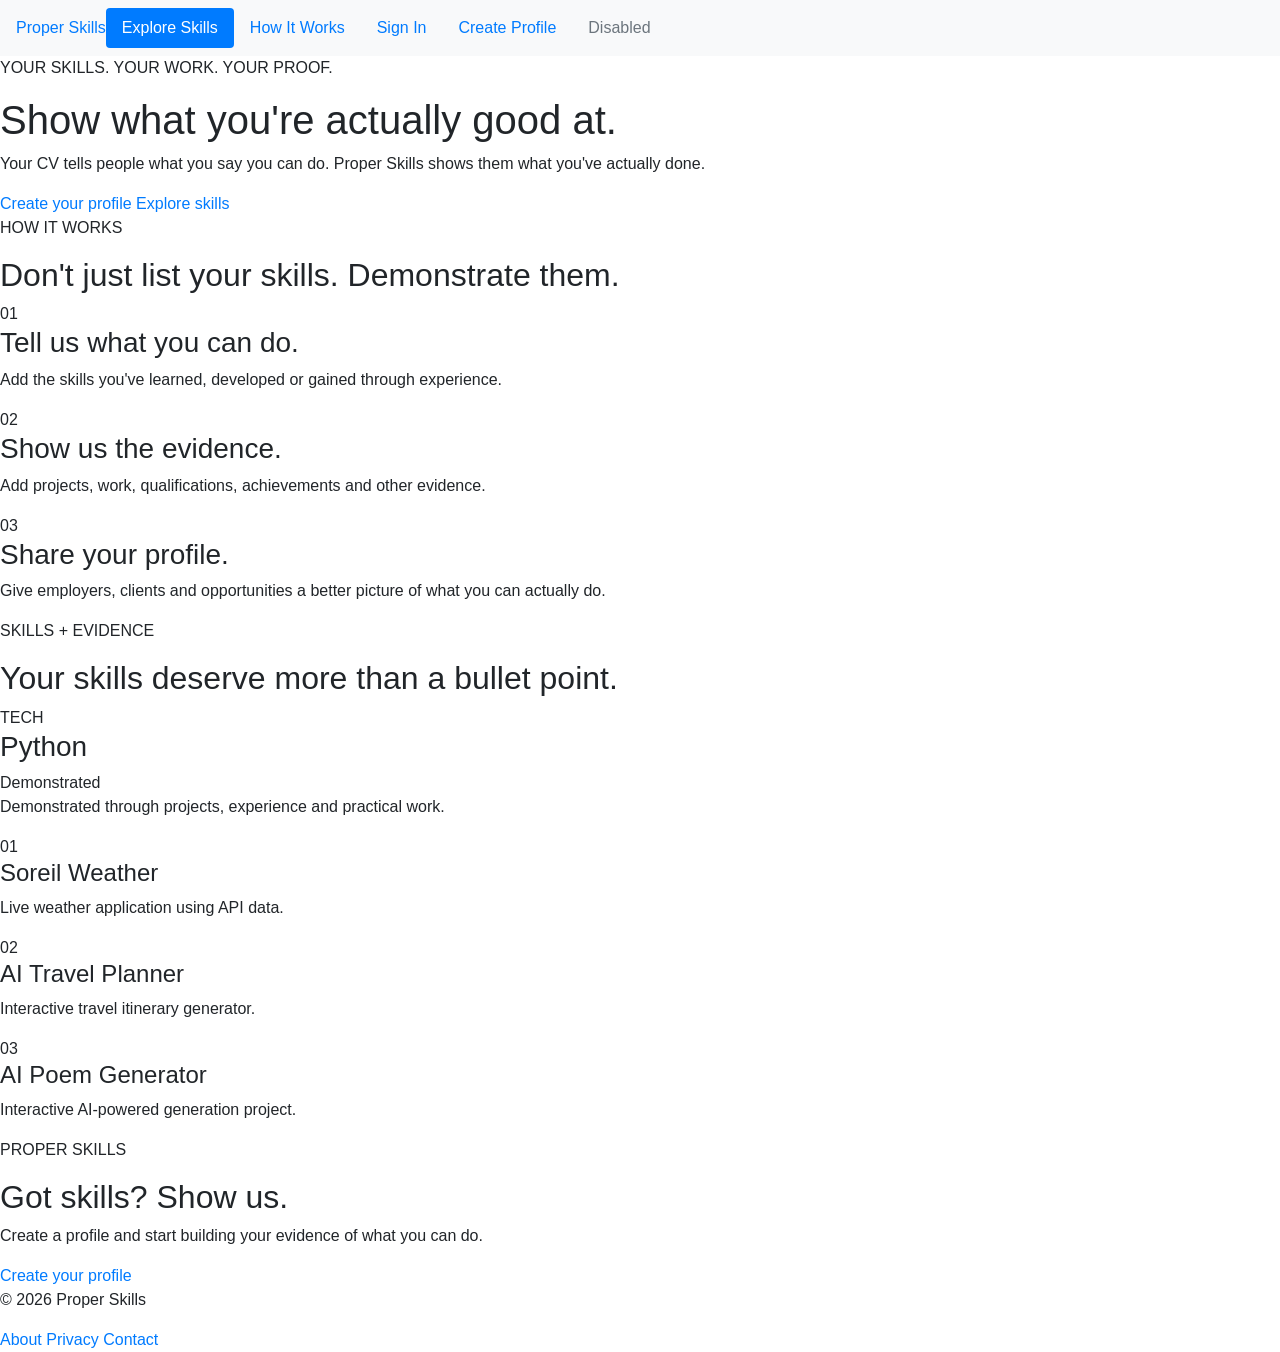
==== index.html @ ab5cf4c3 "HTML,CSS, Skeleton. Navigation and Hero Content Produced" ====
<!DOCTYPE html>
<html lang="en">

<head>
    <meta charset="UTF-8">
    <meta name="viewport" content="width=device-width, initial-scale=1.0">
    <link rel="stylesheet" href="https://cdn.jsdelivr.net/npm/bootstrap@4.4.1/dist/css/bootstrap.min.css"
        integrity="sha384-Vkoo8x4CGsO3+Hhxv8T/Q5PaXtkKtu6ug5TOeNV6gBiFeWPGFN9MuhOf23Q9Ifjh" crossorigin="anonymous">
    <link rel="stylesheet" href="styles.css">
    <title>Proper Skills</title>
</head>

<body>
    <header>
        <nav class="navbar navbar-expand-lg navbar-light bg-light">
            <a class="properskills-logo" href="index.html">Proper Skills</a>
            <ul class="nav nav-pills">
                <li class="nav-item">
                    <a class="nav-link active" href="explore-skills.html">Explore Skills</a>
                </li>
                <li class="nav-item">
                    <a class="nav-link" href="how-it-works.html">How It Works</a>
                </li>
                <li class="nav-item">
                    <a class="nav-link" href="sign-in.html">Sign In</a>
                </li>
                <li class="nav-item">
                    <a class="nav-link" href="create-profile.html">Create Profile</a>
                </li>
                <li class="nav-item">
                    <a class="nav-link disabled" href="#" tabindex="-1" aria-disabled="true">Disabled</a>
                </li>
            </ul>
            </div>
        </nav>
        <main>

            <section class="hero">

                <div class="hero-content">

                    <p class="eyebrow">YOUR SKILLS. YOUR WORK. YOUR PROOF.</p>

                    <h1>
                        Show what you're
                        actually good at.
                    </h1>

                    <p class="hero-text">
                        Your CV tells people what you say you can do.
                        Proper Skills shows them what you've actually done.
                    </p>

                    <div class="hero-buttons">
                        <a href="#" class="primary-button">Create your profile</a>
                        <a href="#" class="secondary-button">Explore skills</a>
                    </div>

                </div>

            </section>
            <section class="how-it-works">

                <div class="section-heading">

                    <p class="eyebrow">HOW IT WORKS</p>

                    <h2>
                        Don't just list your skills.
                        Demonstrate them.
                    </h2>

                </div>

                <div class="steps">

                    <article class="step">

                        <span class="step-number">01</span>

                        <h3>Tell us what you can do.</h3>

                        <p>
                            Add the skills you've learned,
                            developed or gained through experience.
                        </p>

                    </article>


                    <article class="step">

                        <span class="step-number">02</span>

                        <h3>Show us the evidence.</h3>

                        <p>
                            Add projects, work, qualifications,
                            achievements and other evidence.
                        </p>

                    </article>


                    <article class="step">

                        <span class="step-number">03</span>

                        <h3>Share your profile.</h3>

                        <p>
                            Give employers, clients and opportunities
                            a better picture of what you can actually do.
                        </p>

                    </article>

                </div>

            </section>
            <section class="evidence-section">

                <div class="section-heading">

                    <p class="eyebrow">SKILLS + EVIDENCE</p>

                    <h2>
                        Your skills deserve more
                        than a bullet point.
                    </h2>

                </div>


                <div class="skill-example">

                    <div class="skill-header">

                        <div>
                            <span class="category">TECH</span>

                            <h3>Python</h3>
                        </div>

                        <span class="status">
                            Demonstrated
                        </span>

                    </div>


                    <p>
                        Demonstrated through projects,
                        experience and practical work.
                    </p>


                    <div class="projects">

                        <article class="project">

                            <span>01</span>

                            <h4>Soreil Weather</h4>

                            <p>
                                Live weather application using
                                API data.
                            </p>

                        </article>


                        <article class="project">

                            <span>02</span>

                            <h4>AI Travel Planner</h4>

                            <p>
                                Interactive travel itinerary
                                generator.
                            </p>

                        </article>


                        <article class="project">

                            <span>03</span>

                            <h4>AI Poem Generator</h4>

                            <p>
                                Interactive AI-powered
                                generation project.
                            </p>

                        </article>

                    </div>

                </div>

            </section>
            <section class="final-cta">

                <p class="eyebrow">PROPER SKILLS</p>

                <h2>
                    Got skills?
                    Show us.
                </h2>

                <p>
                    Create a profile and start building
                    your evidence of what you can do.
                </p>

                <a href="#" class="primary-button">
                    Create your profile
                </a>

            </section>
        </main>
        <footer>

            <div class="footer-content">

                <p>© 2026 Proper Skills</p>

                <div class="footer-links">
                    <a href="#">About</a>
                    <a href="#">Privacy</a>
                    <a href="#">Contact</a>
                </div>

            </div>

        </footer>
        <script src="https://code.jquery.com/jquery-3.4.1.slim.min.js"
            integrity="sha384-J6qa4849blE2+poT4WnyKhv5vZF5SrPo0iEjwBvKU7imGFAV0wwj1yYfoRSJoZ+n"
            crossorigin="anonymous"></script>
        <script src="https://cdn.jsdelivr.net/npm/popper.js@1.16.0/dist/umd/popper.min.js"
            integrity="sha384-Q6E9RHvbIyZFJoft+2mJbHaEWldlvI9IOYy5n3zV9zzTtmI3UksdQRVvoxMfooAo"
            crossorigin="anonymous"></script>
        <script src="https://cdn.jsdelivr.net/npm/bootstrap@4.4.1/dist/js/bootstrap.min.js"
            integrity="sha384-wfSDF2E50Y2D1uUdj0O3uMBJnjuUD4Ih7YwaYd1iqfktj0Uod8GCExl3Og8ifwB6"
            crossorigin="anonymous"></script>

</body>

</html>
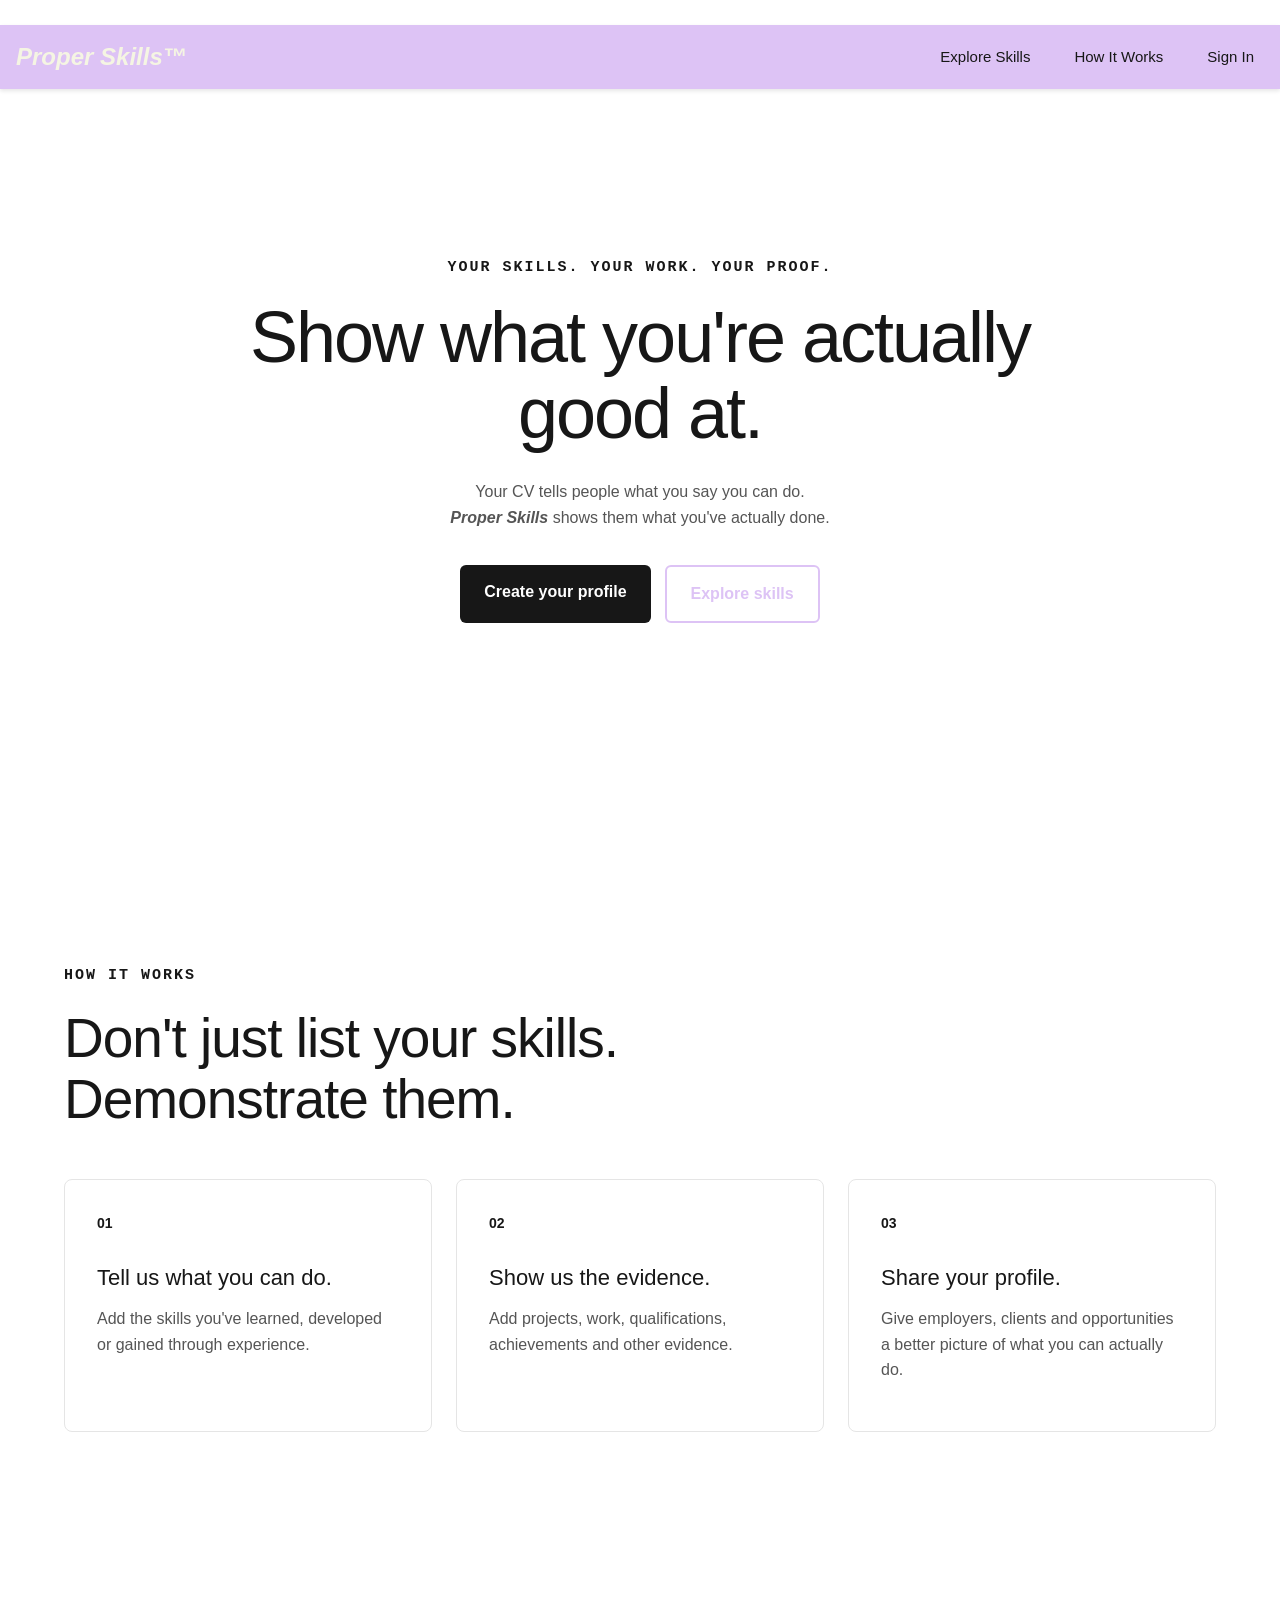
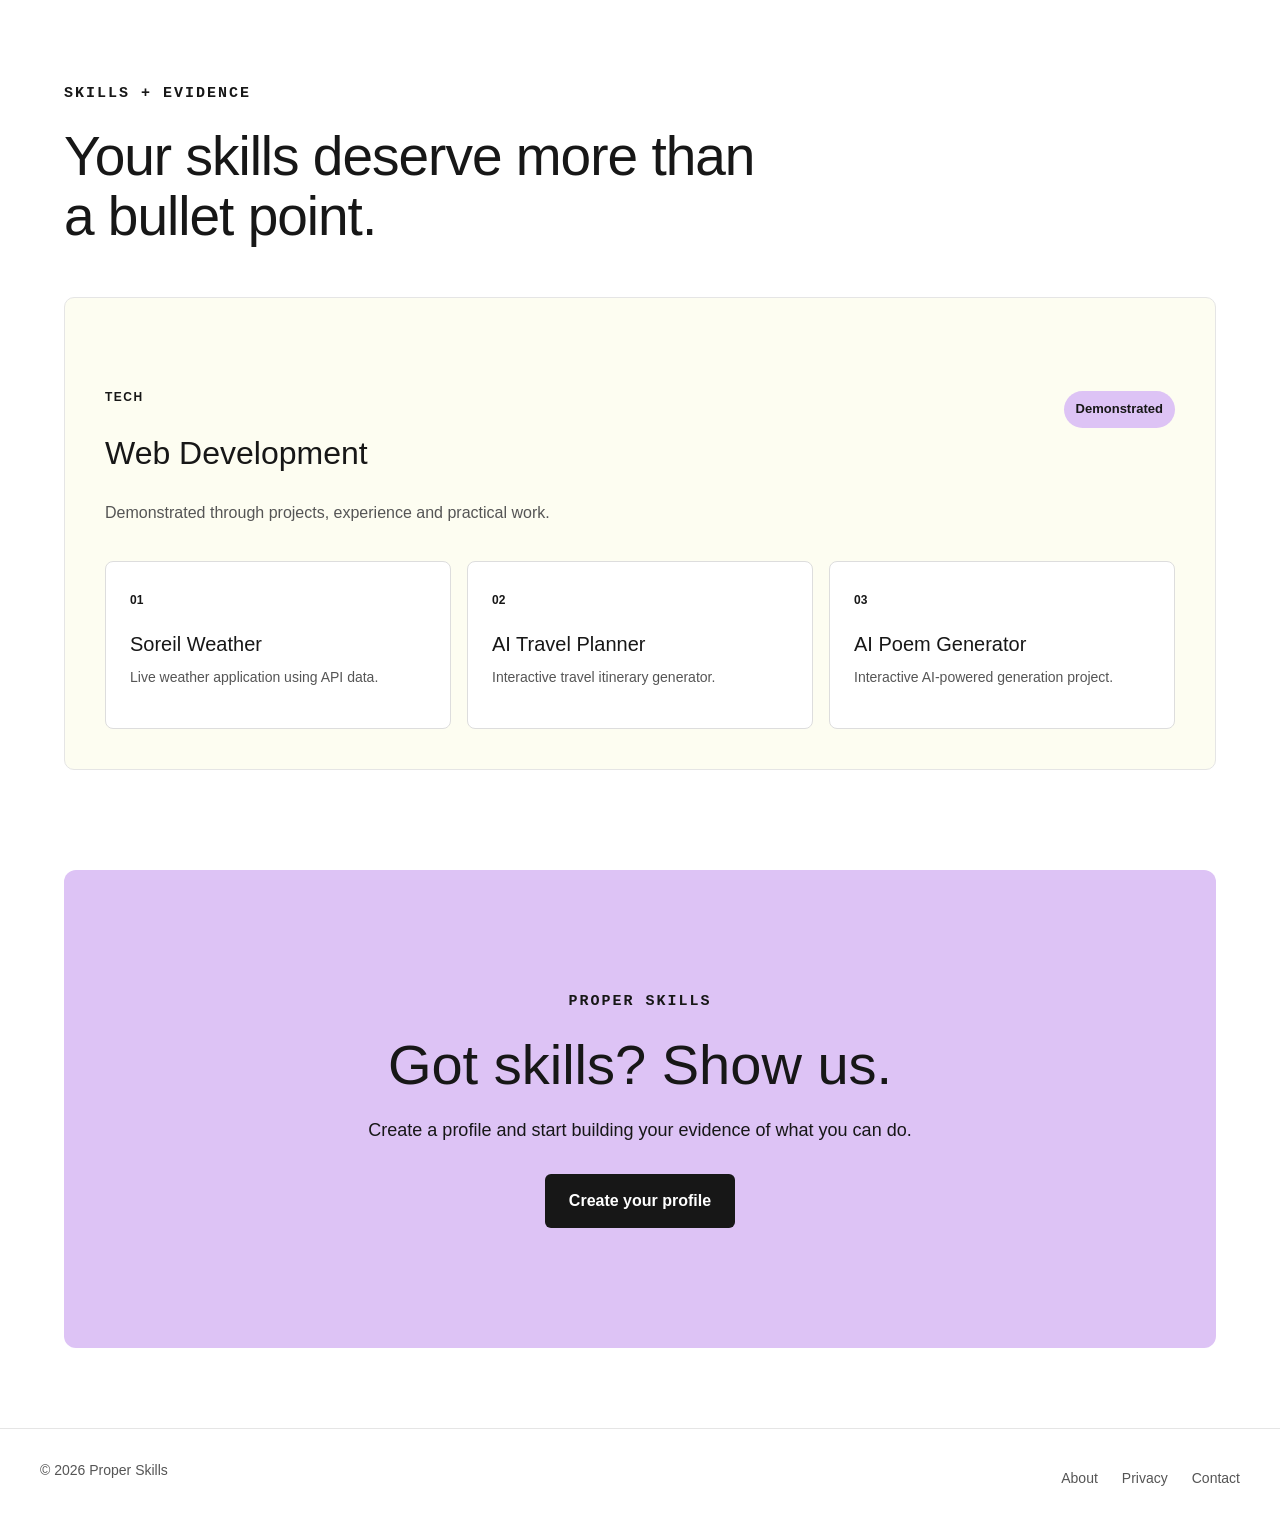
==== commit f8b94826: "Created the Brand Visual Concept - Variables included. Example of Skills page, Contact Links, Profil" ====
--- a/index.html
+++ b/index.html
@@ -6,247 +6,258 @@
     <meta name="viewport" content="width=device-width, initial-scale=1.0">
     <link rel="stylesheet" href="https://cdn.jsdelivr.net/npm/bootstrap@4.4.1/dist/css/bootstrap.min.css"
         integrity="sha384-Vkoo8x4CGsO3+Hhxv8T/Q5PaXtkKtu6ug5TOeNV6gBiFeWPGFN9MuhOf23Q9Ifjh" crossorigin="anonymous">
-    <link rel="stylesheet" href="styles.css">
+    <link rel="stylesheet" href="./src/style.css">
     <title>Proper Skills</title>
 </head>
 
 <body>
     <header>
-        <nav class="navbar navbar-expand-lg navbar-light bg-light">
-            <a class="properskills-logo" href="index.html">Proper Skills</a>
-            <ul class="nav nav-pills">
+        <nav class="navbar">
+
+            <a class="navbar-brand" href="index.html">
+                <em>Proper Skills™</em>
+            </a>
+
+            <ul class="nav-links">
+
                 <li class="nav-item">
-                    <a class="nav-link active" href="explore-skills.html">Explore Skills</a>
+                    <a href="explore-skills.html">
+                        Explore Skills
+                    </a>
                 </li>
+
                 <li class="nav-item">
-                    <a class="nav-link" href="how-it-works.html">How It Works</a>
+                    <a href="how-it-works.html">
+                        How It Works
+                    </a>
                 </li>
+
                 <li class="nav-item">
-                    <a class="nav-link" href="sign-in.html">Sign In</a>
+                    <a href="sign-in.html">
+                        Sign In
+                    </a>
                 </li>
-                <li class="nav-item">
-                    <a class="nav-link" href="create-profile.html">Create Profile</a>
-                </li>
-                <li class="nav-item">
-                    <a class="nav-link disabled" href="#" tabindex="-1" aria-disabled="true">Disabled</a>
-                </li>
+
+
+
             </ul>
-            </div>
+
         </nav>
-        <main>
-
-            <section class="hero">
-
-                <div class="hero-content">
-
-                    <p class="eyebrow">YOUR SKILLS. YOUR WORK. YOUR PROOF.</p>
-
-                    <h1>
-                        Show what you're
-                        actually good at.
-                    </h1>
-
-                    <p class="hero-text">
-                        Your CV tells people what you say you can do.
-                        Proper Skills shows them what you've actually done.
+    </header>
+    <main>
+
+        <section class="hero">
+
+            <div class="hero-content">
+
+                <p class="eyebrow">YOUR SKILLS. YOUR WORK. YOUR PROOF.</p>
+
+                <h1>
+                    Show what you're
+                    actually good at.
+                </h1>
+
+                <p class="hero-text">
+                    Your CV tells people what you say you can do. <br> <em>Proper Skills</em> shows them what you've
+                    actually
+                    done. </p>
+
+                <div class="hero-buttons">
+                    <a href="#" class="primary-button">Create your profile</a>
+                    <a href="#" class="secondary-button">Explore skills</a>
+                </div>
+
+            </div>
+
+        </section>
+        <section class="how-it-works">
+
+            <div class="section-heading">
+
+                <p class="eyebrow">HOW IT WORKS</p>
+
+                <h2>
+                    Don't just list your skills.
+                    Demonstrate them.
+                </h2>
+
+            </div>
+
+            <div class="steps">
+
+                <article class="step">
+
+                    <span class="step-number">01</span>
+
+                    <h3>Tell us what you can do.</h3>
+
+                    <p>
+                        Add the skills you've learned,
+                        developed or gained through experience.
                     </p>
 
-                    <div class="hero-buttons">
-                        <a href="#" class="primary-button">Create your profile</a>
-                        <a href="#" class="secondary-button">Explore skills</a>
+                </article>
+
+
+                <article class="step">
+
+                    <span class="step-number">02</span>
+
+                    <h3>Show us the evidence.</h3>
+
+                    <p>
+                        Add projects, work, qualifications,
+                        achievements and other evidence.
+                    </p>
+
+                </article>
+
+
+                <article class="step">
+
+                    <span class="step-number">03</span>
+
+                    <h3>Share your profile.</h3>
+
+                    <p>
+                        Give employers, clients and opportunities
+                        a better picture of what you can actually do.
+                    </p>
+
+                </article>
+
+            </div>
+
+        </section>
+        <section class="evidence-section">
+
+            <div class="section-heading">
+
+                <p class="eyebrow">SKILLS + EVIDENCE</p>
+
+                <h2>
+                    Your skills deserve more
+                    than a bullet point.
+                </h2>
+
+            </div>
+
+
+            <div class="skill-example">
+
+                <div class="skill-header">
+
+                    <div>
+                        <span class="category">TECH</span>
+
+                        <h3>Web Development</h3>
                     </div>
 
+                    <span class="status">
+                        Demonstrated
+                    </span>
+
                 </div>
 
-            </section>
-            <section class="how-it-works">
-
-                <div class="section-heading">
-
-                    <p class="eyebrow">HOW IT WORKS</p>
-
-                    <h2>
-                        Don't just list your skills.
-                        Demonstrate them.
-                    </h2>
+
+                <p>
+                    Demonstrated through projects,
+                    experience and practical work.
+                </p>
+
+
+                <div class="projects">
+
+                    <article class="project">
+
+                        <span>01</span>
+
+                        <h4>Soreil Weather</h4>
+
+                        <p>
+                            Live weather application using
+                            API data.
+                        </p>
+
+                    </article>
+
+
+                    <article class="project">
+
+                        <span>02</span>
+
+                        <h4>AI Travel Planner</h4>
+
+                        <p>
+                            Interactive travel itinerary
+                            generator.
+                        </p>
+
+                    </article>
+
+
+                    <article class="project">
+
+                        <span>03</span>
+
+                        <h4>AI Poem Generator</h4>
+
+                        <p>
+                            Interactive AI-powered
+                            generation project.
+                        </p>
+
+                    </article>
 
                 </div>
 
-                <div class="steps">
-
-                    <article class="step">
-
-                        <span class="step-number">01</span>
-
-                        <h3>Tell us what you can do.</h3>
-
-                        <p>
-                            Add the skills you've learned,
-                            developed or gained through experience.
-                        </p>
-
-                    </article>
-
-
-                    <article class="step">
-
-                        <span class="step-number">02</span>
-
-                        <h3>Show us the evidence.</h3>
-
-                        <p>
-                            Add projects, work, qualifications,
-                            achievements and other evidence.
-                        </p>
-
-                    </article>
-
-
-                    <article class="step">
-
-                        <span class="step-number">03</span>
-
-                        <h3>Share your profile.</h3>
-
-                        <p>
-                            Give employers, clients and opportunities
-                            a better picture of what you can actually do.
-                        </p>
-
-                    </article>
-
-                </div>
-
-            </section>
-            <section class="evidence-section">
-
-                <div class="section-heading">
-
-                    <p class="eyebrow">SKILLS + EVIDENCE</p>
-
-                    <h2>
-                        Your skills deserve more
-                        than a bullet point.
-                    </h2>
-
-                </div>
-
-
-                <div class="skill-example">
-
-                    <div class="skill-header">
-
-                        <div>
-                            <span class="category">TECH</span>
-
-                            <h3>Python</h3>
-                        </div>
-
-                        <span class="status">
-                            Demonstrated
-                        </span>
-
-                    </div>
-
-
-                    <p>
-                        Demonstrated through projects,
-                        experience and practical work.
-                    </p>
-
-
-                    <div class="projects">
-
-                        <article class="project">
-
-                            <span>01</span>
-
-                            <h4>Soreil Weather</h4>
-
-                            <p>
-                                Live weather application using
-                                API data.
-                            </p>
-
-                        </article>
-
-
-                        <article class="project">
-
-                            <span>02</span>
-
-                            <h4>AI Travel Planner</h4>
-
-                            <p>
-                                Interactive travel itinerary
-                                generator.
-                            </p>
-
-                        </article>
-
-
-                        <article class="project">
-
-                            <span>03</span>
-
-                            <h4>AI Poem Generator</h4>
-
-                            <p>
-                                Interactive AI-powered
-                                generation project.
-                            </p>
-
-                        </article>
-
-                    </div>
-
-                </div>
-
-            </section>
-            <section class="final-cta">
-
-                <p class="eyebrow">PROPER SKILLS</p>
-
-                <h2>
-                    Got skills?
-                    Show us.
-                </h2>
-
-                <p>
-                    Create a profile and start building
-                    your evidence of what you can do.
-                </p>
-
-                <a href="#" class="primary-button">
-                    Create your profile
-                </a>
-
-            </section>
-        </main>
-        <footer>
-
-            <div class="footer-content">
-
-                <p>© 2026 Proper Skills</p>
-
-                <div class="footer-links">
-                    <a href="#">About</a>
-                    <a href="#">Privacy</a>
-                    <a href="#">Contact</a>
-                </div>
-
-            </div>
-
-        </footer>
-        <script src="https://code.jquery.com/jquery-3.4.1.slim.min.js"
-            integrity="sha384-J6qa4849blE2+poT4WnyKhv5vZF5SrPo0iEjwBvKU7imGFAV0wwj1yYfoRSJoZ+n"
-            crossorigin="anonymous"></script>
-        <script src="https://cdn.jsdelivr.net/npm/popper.js@1.16.0/dist/umd/popper.min.js"
-            integrity="sha384-Q6E9RHvbIyZFJoft+2mJbHaEWldlvI9IOYy5n3zV9zzTtmI3UksdQRVvoxMfooAo"
-            crossorigin="anonymous"></script>
-        <script src="https://cdn.jsdelivr.net/npm/bootstrap@4.4.1/dist/js/bootstrap.min.js"
-            integrity="sha384-wfSDF2E50Y2D1uUdj0O3uMBJnjuUD4Ih7YwaYd1iqfktj0Uod8GCExl3Og8ifwB6"
-            crossorigin="anonymous"></script>
+            </div>
+
+        </section>
+        <section class="final-cta">
+
+            <p class="eyebrow">PROPER SKILLS</p>
+
+            <h2>
+                Got skills?
+                Show us.
+            </h2>
+
+            <p>
+                Create a profile and start building
+                your evidence of what you can do.
+            </p>
+
+            <a href="#" class="primary-button">
+                Create your profile
+            </a>
+
+        </section>
+    </main>
+    <footer>
+
+        <div class="footer-content">
+
+            <p>© 2026 Proper Skills</p>
+
+            <div class="footer-links">
+                <a href="#">About</a>
+                <a href="#">Privacy</a>
+                <a href="#">Contact</a>
+            </div>
+
+        </div>
+
+    </footer>
+    <script src="https://code.jquery.com/jquery-3.4.1.slim.min.js"
+        integrity="sha384-J6qa4849blE2+poT4WnyKhv5vZF5SrPo0iEjwBvKU7imGFAV0wwj1yYfoRSJoZ+n"
+        crossorigin="anonymous"></script>
+    <script src="https://cdn.jsdelivr.net/npm/popper.js@1.16.0/dist/umd/popper.min.js"
+        integrity="sha384-Q6E9RHvbIyZFJoft+2mJbHaEWldlvI9IOYy5n3zV9zzTtmI3UksdQRVvoxMfooAo"
+        crossorigin="anonymous"></script>
+    <script src="https://cdn.jsdelivr.net/npm/bootstrap@4.4.1/dist/js/bootstrap.min.js"
+        integrity="sha384-wfSDF2E50Y2D1uUdj0O3uMBJnjuUD4Ih7YwaYd1iqfktj0Uod8GCExl3Og8ifwB6"
+        crossorigin="anonymous"></script>
 
 </body>
 
--- a/src/style.css
+++ b/src/style.css
@@ -0,0 +1,280 @@
+:root {
+  --brand-color: rgb(221, 195, 245);
+  --text-color: #171717;
+  --secondary-color: #fdfdf1;
+  --primary-font: "Arial", sans-serif;
+  --secondary-font: "Segoe UI", Tahoma, Geneva, Verdana, sans-serif;
+  --third-font: font-family: "Roboto", sans-serif;
+  --font-size-base: 16px;
+  --heading-font-size: 72px;
+  --subheading-font-size: 55px;
+  --line-height-base: 1.6;
+  --shadow-color: rgba(0, 0, 0, 0.1);
+}
+* {
+  box-sizing: border-box;
+  margin: 0;
+  padding: 0;
+}
+.navbar-brand {
+  font-size: 24px;
+  font-weight: 700;
+  text-decoration: none;
+  color: #f5f5e3;
+  font-family: var(--secondary-font);
+}
+.navbar {
+  margin-top: 25px;
+  margin-bottom: 25px;
+  box-shadow: 0 2px 4px var(--shadow-color);
+  background-color: var(--brand-color);
+}
+.nav-item {
+  padding: 10px;
+}
+.nav-links {
+  display: flex;
+  gap: 24px;
+  align-items: center;
+  list-style: none;
+  padding: 0;
+  margin: 0;
+  font-family: var(--secondary-font);
+}
+.nav-links a {
+  text-decoration: none;
+  color: #171717;
+  font-size: 15px;
+}
+.hero {
+  min-height: 650px;
+  display: flex;
+  align-items: center;
+  justify-content: center;
+  text-align: center;
+  padding: 100px 20px;
+}
+.hero-content {
+  max-width: 800px;
+}
+
+.eyebrow {
+  font-size: 15px;
+  font-weight: 700;
+  letter-spacing: 2px;
+  margin-bottom: 20px;
+  font-family: monospace;
+}
+.hero h1 {
+  font-size: var(--heading-font-size);
+  line-height: 1.05;
+  letter-spacing: -2px;
+  margin-bottom: 28px;
+}
+.hero-text {
+  max-width: 600px;
+  margin: 0 auto 35px;
+  font-size: 16px;
+  color: #555555;
+  font-family: var(--third-font);
+}
+em {
+  font-style: italic;
+  font-weight: bold;
+  font-family: var(--secondary-font);
+}
+
+.hero-buttons {
+  display: flex;
+  justify-content: center;
+  gap: 14px;
+}
+.primary-button,
+.secondary-button {
+  display: inline-block;
+  padding: 14px 24px;
+  border-radius: 6px;
+  text-decoration: none;
+  font-weight: 600;
+  transition: transform 0.3s ease;
+  font-family: var(--secondary-font);
+}
+.primary-button {
+  background-color: #171717;
+  color: #ffffff;
+}
+.primary-button:hover,
+.secondary-button:hover {
+  transform: translateY(-6px);
+}
+body {
+  font-family: Arial, sans-serif;
+  color: #171717;
+  background-color: #ffffff;
+  line-height: 1.6;
+  font-size: 16px;
+}
+main {
+  max-width: 1200px;
+  margin: 0 auto;
+  padding: 0 24px;
+}
+.secondary-button {
+  border: 1px solid var(--brand-color);
+  color: var(--brand-color);
+  background-color: transparent;
+  border: 2px solid var(--brand-color);
+}
+.how-it-works {
+  padding: 150px 0;
+  margin-top: 50px;
+}
+
+.section-heading {
+  max-width: 700px;
+  margin-bottom: 50px;
+}
+
+.section-heading h2 {
+  line-height: 1.1;
+  letter-spacing: -1px;
+  font-size: var(--subheading-font-size);
+}
+
+.steps {
+  display: grid;
+  grid-template-columns: repeat(3, 1fr);
+  gap: 24px;
+}
+
+.step {
+  padding: 32px;
+  border: 1px solid #e5e5e5;
+  border-radius: 8px;
+  background-color: #ffffff;
+}
+
+.step-number {
+  display: block;
+  font-size: 14px;
+  font-weight: 700;
+  margin-bottom: 30px;
+}
+
+.step h3 {
+  font-size: 22px;
+  margin-bottom: 15px;
+}
+
+.step p {
+  color: #555555;
+  font-size: 16px;
+}
+.evidence-section {
+  padding: 100px 0;
+}
+.skill-example {
+  padding: 40px;
+  border: 1px solid #e5e5e5;
+  border-radius: 10px;
+  background-color: var(--secondary-color);
+}
+.skill-header {
+  display: flex;
+  justify-content: space-between;
+  align-items: center;
+  margin-bottom: 20px;
+  font-size: var(--subheading-font-size);
+}
+.category {
+  font-size: 12px;
+  font-weight: 700;
+  letter-spacing: 1.5px;
+  text-transform: uppercase;
+}
+.skill-header h3 {
+  font-size: 32px;
+  margin-top: 8px;
+}
+.status {
+  padding: 8px 12px;
+  border-radius: 20px;
+  background-color: var(--brand-color);
+  font-size: 13px;
+  font-weight: 600;
+}
+.skill-example > p {
+  max-width: 650px;
+  color: #555555;
+  margin-bottom: 35px;
+}
+.projects {
+  display: grid;
+  grid-template-columns: repeat(3, 1fr);
+  gap: 16px;
+}
+.project {
+  padding: 24px;
+  border: 1px solid #dddddd;
+  border-radius: 8px;
+  background-color: #ffffff;
+}
+.project > span {
+  font-size: 12px;
+  font-weight: 700;
+}
+.project h4 {
+  font-size: 20px;
+  margin: 20px 0 10px;
+}
+.project p {
+  color: #555555;
+  font-size: 14px;
+}
+.final-cta {
+  padding: 120px 20px;
+  text-align: center;
+  background-color: var(--brand-color);
+  border-radius: 12px;
+  margin-bottom: 80px;
+}
+
+.final-cta h2 {
+  font-size: 56px;
+  line-height: 1.1;
+  margin-bottom: 20px;
+}
+
+.final-cta p:not(.eyebrow) {
+  max-width: 550px;
+  margin: 0 auto 30px;
+  font-size: 18px;
+}
+.final-cta .primary-button {
+  display: inline-block;
+}
+footer {
+  border-top: 1px solid #e5e5e5;
+  padding: 30px 24px;
+}
+.footer-content {
+  max-width: 1200px;
+  margin: 0 auto;
+  display: flex;
+  justify-content: space-between;
+  align-items: center;
+}
+.footer-content p {
+  font-size: 14px;
+  color: #555555;
+}
+.footer-links {
+  display: flex;
+  gap: 24px;
+}
+
+.footer-links a {
+  text-decoration: none;
+  color: #555555;
+  font-size: 14px;
+}
